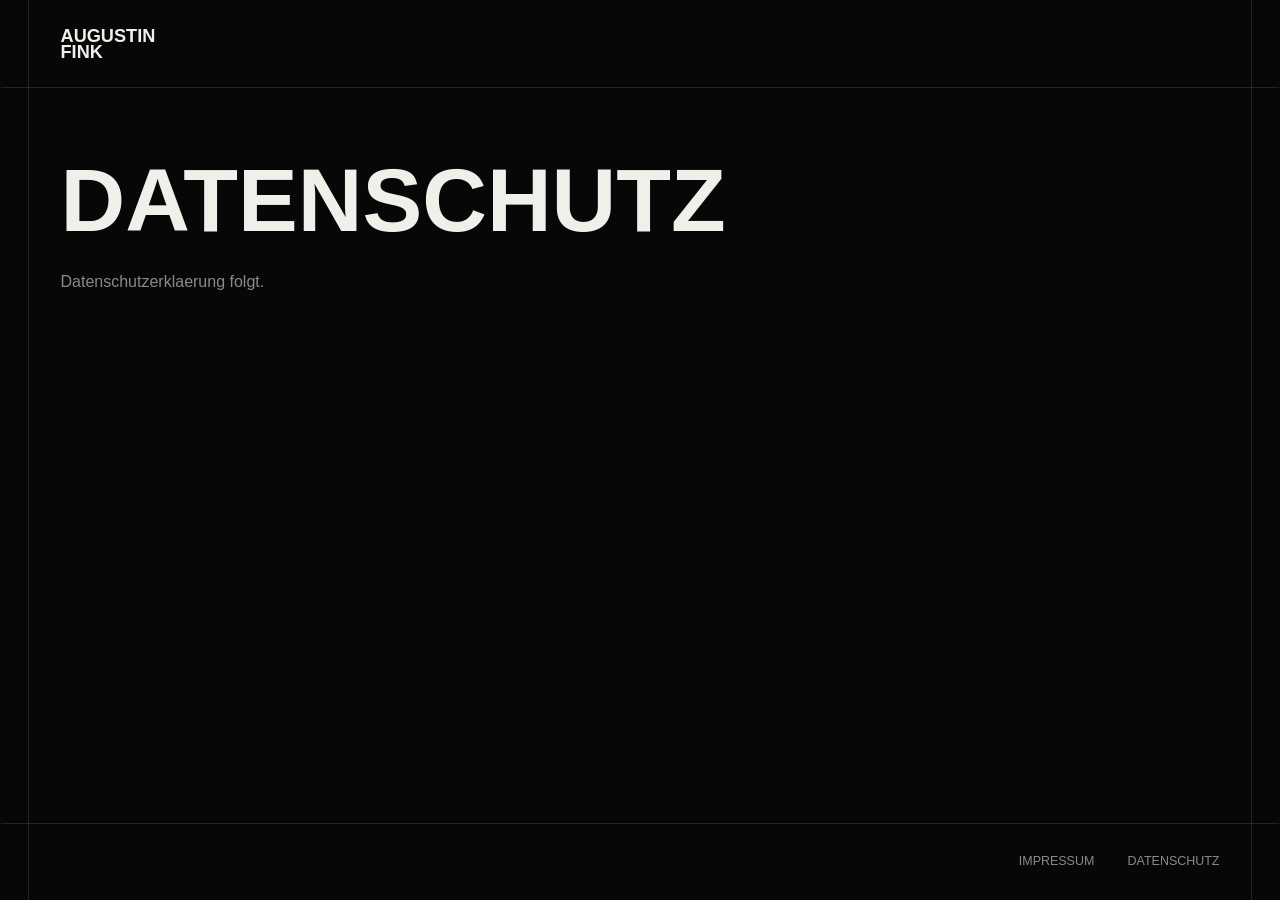
==== datenschutz.html @ 4c442d56 "Initial Augustin Fink landing page" ====
<!doctype html>
<html lang="de">
  <head>
    <meta charset="UTF-8" />
    <meta name="viewport" content="width=device-width, initial-scale=1.0" />
    <title>Datenschutz - Augustin Fink</title>
    <link rel="icon" href="./public/favicon.svg" type="image/svg+xml" />
    <link rel="stylesheet" href="./src/styles.css" />
  </head>
  <body>
    <main class="page-shell legal-shell" aria-label="Datenschutz">
      <header class="site-header">
        <a class="wordmark" href="./" aria-label="Augustin Fink Startseite">
          <span>Augustin</span>
          <span>Fink</span>
        </a>
      </header>

      <section class="legal-content">
        <h1>Datenschutz</h1>
        <p>Datenschutzerklaerung folgt.</p>
      </section>

      <footer class="site-footer">
        <nav class="legal-links" aria-label="Rechtliches">
          <a href="./impressum.html">Impressum</a>
          <a href="./datenschutz.html">Datenschutz</a>
        </nav>
      </footer>
    </main>
  </body>
</html>
---- src/styles.css ----
:root {
  --ink: #f0f0ea;
  --muted: #8a8a84;
  --paper: #070707;
  --line: rgba(240, 240, 234, 0.13);
  --line-strong: rgba(240, 240, 234, 0.28);
  --accent: #1f5eff;
  --frame-x: clamp(24px, 2.15vw, 44px);
  --frame-y: 0px;
  --inside-x: clamp(32px, 1.72vw, 36px);
  --top-row: clamp(88px, 9.65vh, 100px);
  --bottom-row: clamp(72px, 8.6vh, 88px);
}

* {
  box-sizing: border-box;
}

html {
  min-height: 100%;
  background: var(--paper);
}

body {
  min-height: 100vh;
  margin: 0;
  color: var(--ink);
  background: var(--paper);
  font-family:
    "Helvetica Neue",
    Helvetica,
    Arial,
    sans-serif;
}

a {
  color: inherit;
  text-decoration: none;
}

.page-shell {
  min-height: calc(100vh - (var(--frame-y) * 2));
  margin: var(--frame-y) var(--frame-x);
  display: grid;
  grid-template-rows: var(--top-row) 1fr var(--bottom-row);
  border-inline: 1px solid var(--line);
  animation: surface-rise 720ms cubic-bezier(0.2, 0.8, 0.2, 1) both;
}

.site-header {
  position: relative;
  display: flex;
  align-items: center;
}

.site-header::after,
.site-footer::before {
  content: "";
  position: absolute;
  left: calc(var(--frame-x) * -1);
  right: calc(var(--frame-x) * -1);
  height: 1px;
  background: var(--line);
  pointer-events: none;
}

.site-header::after {
  bottom: 0;
}

.wordmark {
  display: inline-grid;
  gap: 0;
  padding-left: var(--inside-x);
  text-transform: uppercase;
  font-size: clamp(1.12rem, 1.42vw, 1.82rem);
  font-weight: 700;
  line-height: 0.9;
  letter-spacing: 0;
}

.wordmark span {
  display: block;
}

.quiet-field {
  position: relative;
  overflow: hidden;
}

.roundabout-embed {
  position: absolute;
  top: 0;
  right: 0;
  bottom: 0;
  width: min(88vw, calc(100% - var(--inside-x)));
  height: 100%;
  border: 0;
  background: transparent;
  opacity: 0;
  animation: graphic-in 760ms 180ms cubic-bezier(0.2, 0.8, 0.2, 1) both;
}

.site-footer {
  position: relative;
  display: flex;
  align-items: center;
  justify-content: flex-end;
}

.site-footer::before {
  top: 0;
}

.legal-links {
  display: flex;
  gap: clamp(18px, 2.6vw, 34px);
  padding-right: var(--inside-x);
  font-size: 0.78rem;
  line-height: 1;
  color: var(--muted);
  text-transform: uppercase;
}

.legal-links a {
  transition:
    color 180ms ease,
    transform 180ms ease;
}

.legal-links a:hover {
  color: var(--ink);
  transform: translateY(-1px);
}

.legal-content {
  max-width: 680px;
  padding: clamp(44px, 8vh, 88px) var(--inside-x);
}

.legal-content h1 {
  margin: 0 0 28px;
  font-size: clamp(2.6rem, 7vw, 6rem);
  line-height: 0.9;
  letter-spacing: 0;
  text-transform: uppercase;
}

.legal-content p {
  margin: 0;
  color: var(--muted);
  font-size: 1rem;
  line-height: 1.6;
}

@keyframes surface-rise {
  from {
    opacity: 0;
    transform: translateY(10px);
  }

  to {
    opacity: 1;
    transform: translateY(0);
  }
}

@keyframes graphic-in {
  from {
    opacity: 0;
    transform: scale(0.985);
  }

  to {
    opacity: 1;
    transform: scale(1);
  }
}

@media (max-width: 720px) {
  :root {
    --frame-x: 16px;
    --inside-x: 22px;
    --top-row: 92px;
    --bottom-row: 84px;
  }

  body {
    background: var(--paper);
  }

  .roundabout-embed {
    width: 100%;
  }

  .site-footer {
    justify-content: flex-start;
  }

  .legal-links {
    padding-left: var(--inside-x);
    padding-right: 0;
  }
}
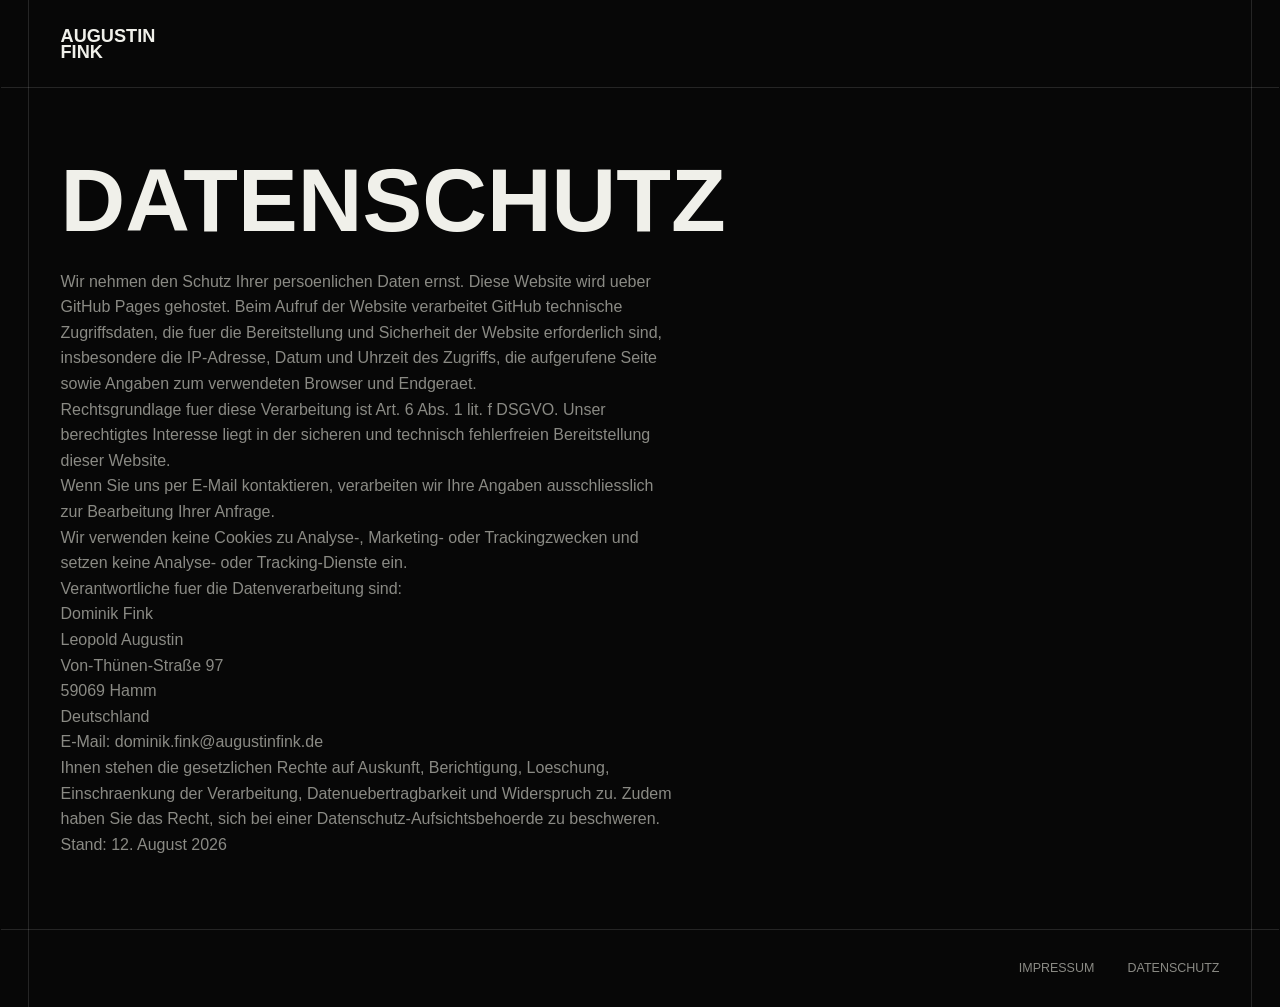
==== commit c75ab37f: "Add legal pages" ====
--- a/datenschutz.html
+++ b/datenschutz.html
@@ -18,7 +18,45 @@
 
       <section class="legal-content">
         <h1>Datenschutz</h1>
-        <p>Datenschutzerklaerung folgt.</p>
+        <p>
+          Wir nehmen den Schutz Ihrer persoenlichen Daten ernst. Diese Website
+          wird ueber GitHub Pages gehostet. Beim Aufruf der Website verarbeitet
+          GitHub technische Zugriffsdaten, die fuer die Bereitstellung und
+          Sicherheit der Website erforderlich sind, insbesondere die IP-Adresse,
+          Datum und Uhrzeit des Zugriffs, die aufgerufene Seite sowie Angaben
+          zum verwendeten Browser und Endgeraet.
+        </p>
+        <p>
+          Rechtsgrundlage fuer diese Verarbeitung ist Art. 6 Abs. 1 lit. f DSGVO.
+          Unser berechtigtes Interesse liegt in der sicheren und technisch
+          fehlerfreien Bereitstellung dieser Website.
+        </p>
+        <p>
+          Wenn Sie uns per E-Mail kontaktieren, verarbeiten wir Ihre Angaben
+          ausschliesslich zur Bearbeitung Ihrer Anfrage.
+        </p>
+        <p>
+          Wir verwenden keine Cookies zu Analyse-, Marketing- oder
+          Trackingzwecken und setzen keine Analyse- oder Tracking-Dienste ein.
+        </p>
+        <p>
+          Verantwortliche fuer die Datenverarbeitung sind:
+        </p>
+        <p>
+          Dominik Fink<br />
+          Leopold Augustin<br />
+          Von-Thünen-Straße 97<br />
+          59069 Hamm<br />
+          Deutschland<br />
+          E-Mail: dominik.fink@augustinfink.de
+        </p>
+        <p>
+          Ihnen stehen die gesetzlichen Rechte auf Auskunft, Berichtigung,
+          Loeschung, Einschraenkung der Verarbeitung, Datenuebertragbarkeit und
+          Widerspruch zu. Zudem haben Sie das Recht, sich bei einer
+          Datenschutz-Aufsichtsbehoerde zu beschweren.
+        </p>
+        <p>Stand: 12. August 2026</p>
       </section>
 
       <footer class="site-footer">
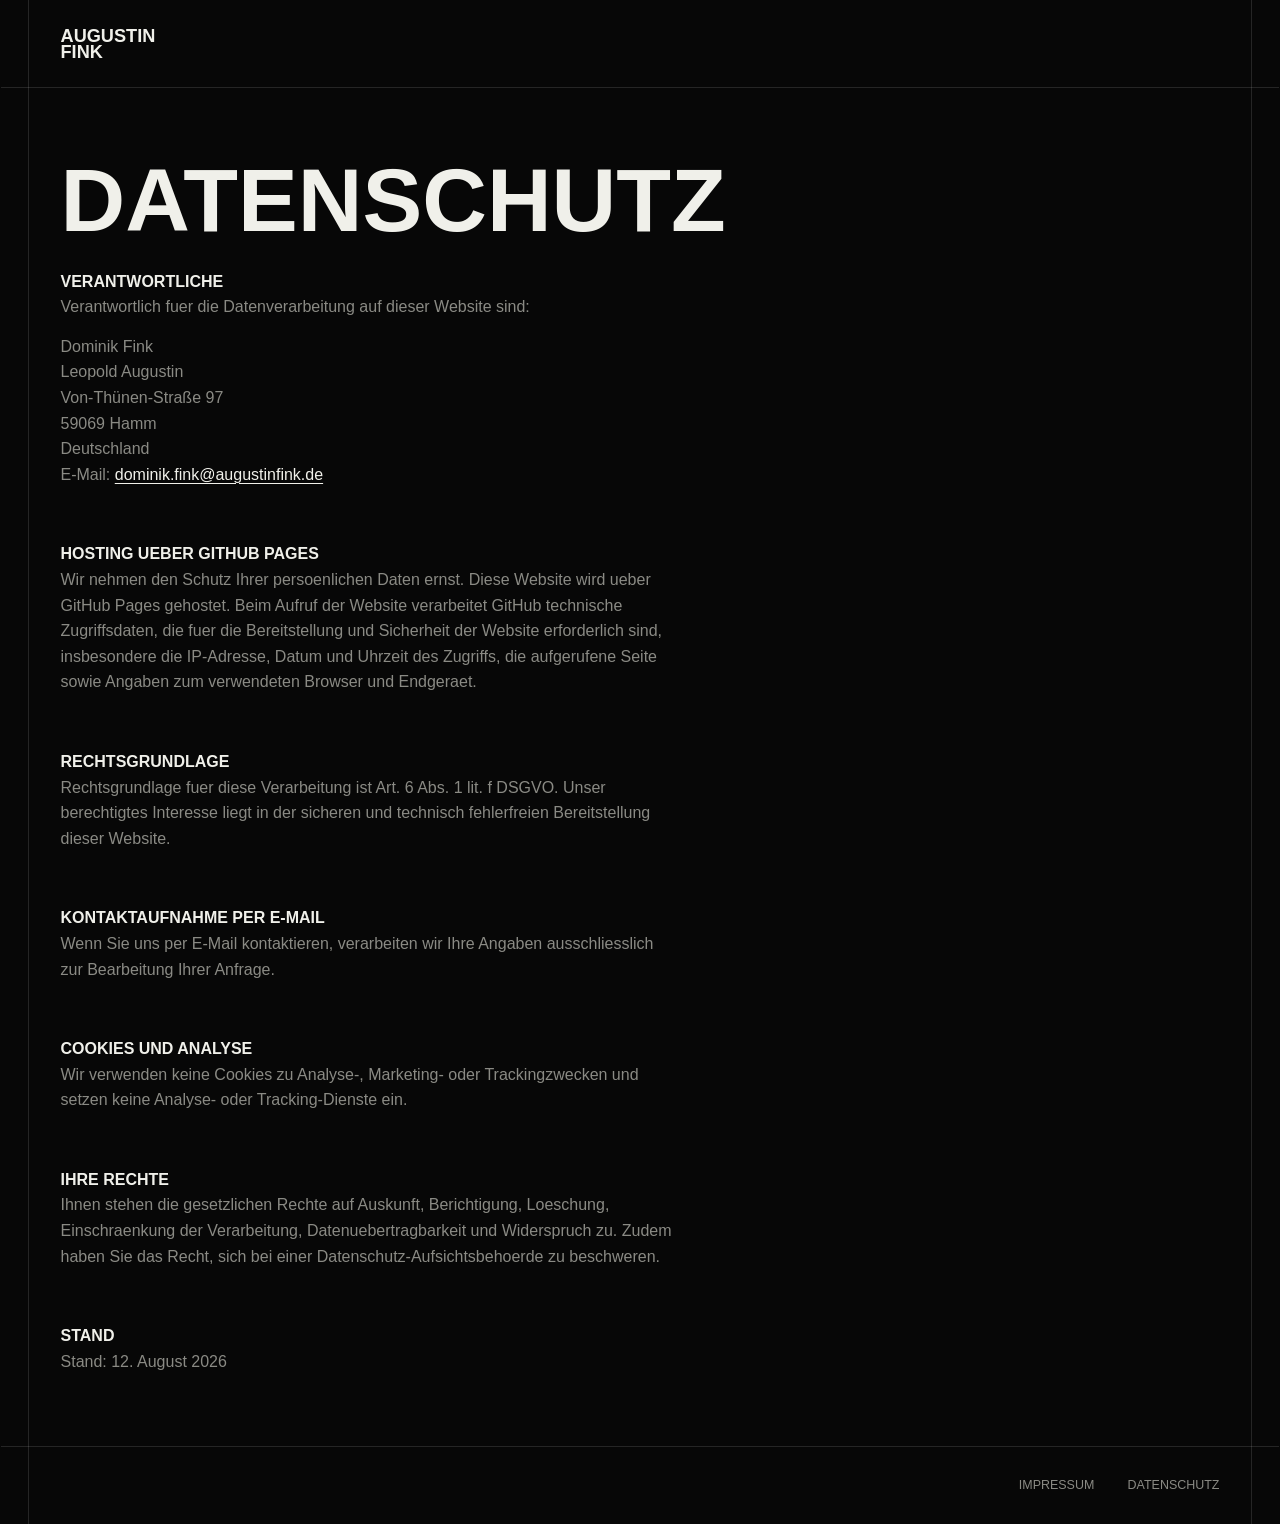
==== commit b4e5b8dc: "Update landing page and link preview" ====
--- a/datenschutz.html
+++ b/datenschutz.html
@@ -18,6 +18,19 @@
 
       <section class="legal-content">
         <h1>Datenschutz</h1>
+        <h2>Verantwortliche</h2>
+        <p>
+          Verantwortlich fuer die Datenverarbeitung auf dieser Website sind:
+        </p>
+        <p>
+          Dominik Fink<br />
+          Leopold Augustin<br />
+          Von-Thünen-Straße 97<br />
+          59069 Hamm<br />
+          Deutschland<br />
+          E-Mail: <a href="mailto:dominik.fink@augustinfink.de">dominik.fink@augustinfink.de</a>
+        </p>
+        <h2>Hosting ueber GitHub Pages</h2>
         <p>
           Wir nehmen den Schutz Ihrer persoenlichen Daten ernst. Diese Website
           wird ueber GitHub Pages gehostet. Beim Aufruf der Website verarbeitet
@@ -26,36 +39,30 @@
           Datum und Uhrzeit des Zugriffs, die aufgerufene Seite sowie Angaben
           zum verwendeten Browser und Endgeraet.
         </p>
+        <h2>Rechtsgrundlage</h2>
         <p>
           Rechtsgrundlage fuer diese Verarbeitung ist Art. 6 Abs. 1 lit. f DSGVO.
           Unser berechtigtes Interesse liegt in der sicheren und technisch
           fehlerfreien Bereitstellung dieser Website.
         </p>
+        <h2>Kontaktaufnahme per E-Mail</h2>
         <p>
           Wenn Sie uns per E-Mail kontaktieren, verarbeiten wir Ihre Angaben
           ausschliesslich zur Bearbeitung Ihrer Anfrage.
         </p>
+        <h2>Cookies und Analyse</h2>
         <p>
           Wir verwenden keine Cookies zu Analyse-, Marketing- oder
           Trackingzwecken und setzen keine Analyse- oder Tracking-Dienste ein.
         </p>
-        <p>
-          Verantwortliche fuer die Datenverarbeitung sind:
-        </p>
-        <p>
-          Dominik Fink<br />
-          Leopold Augustin<br />
-          Von-Thünen-Straße 97<br />
-          59069 Hamm<br />
-          Deutschland<br />
-          E-Mail: dominik.fink@augustinfink.de
-        </p>
+        <h2>Ihre Rechte</h2>
         <p>
           Ihnen stehen die gesetzlichen Rechte auf Auskunft, Berichtigung,
           Loeschung, Einschraenkung der Verarbeitung, Datenuebertragbarkeit und
           Widerspruch zu. Zudem haben Sie das Recht, sich bei einer
           Datenschutz-Aufsichtsbehoerde zu beschweren.
         </p>
+        <h2>Stand</h2>
         <p>Stand: 12. August 2026</p>
       </section>
 
--- a/src/styles.css
+++ b/src/styles.css
@@ -51,6 +51,7 @@
   position: relative;
   display: flex;
   align-items: center;
+  min-height: var(--top-row);
 }
 
 .site-header::after,
@@ -86,6 +87,22 @@
 .quiet-field {
   position: relative;
   overflow: hidden;
+}
+
+.quiet-field h1 {
+  position: absolute;
+  top: 50%;
+  z-index: 1;
+  max-width: 7.1ch;
+  margin: 0 0 0 var(--inside-x);
+  font-size: clamp(3.99rem, 9.215vw, 10.26rem);
+  line-height: 0.86;
+  font-weight: 800;
+  color: var(--ink);
+  text-transform: uppercase;
+  letter-spacing: 0;
+  transform: translateY(-50%);
+  pointer-events: none;
 }
 
 .roundabout-embed {
@@ -146,11 +163,36 @@
   text-transform: uppercase;
 }
 
+.legal-content h2 {
+  margin: 0;
+  color: var(--ink);
+  font-size: 1rem;
+  font-weight: 800;
+  line-height: 1.6;
+  text-transform: uppercase;
+}
+
 .legal-content p {
   margin: 0;
   color: var(--muted);
   font-size: 1rem;
   line-height: 1.6;
+}
+
+.legal-content p + p,
+.legal-content p + h2 {
+  margin-top: 14px;
+}
+
+.legal-content h2:not(:first-of-type) {
+  margin-top: clamp(42px, 6vh, 72px);
+}
+
+.legal-content a {
+  color: var(--ink);
+  text-decoration: underline;
+  text-decoration-thickness: 1px;
+  text-underline-offset: 0.16em;
 }
 
 @keyframes surface-rise {
@@ -201,4 +243,9 @@
     padding-left: var(--inside-x);
     padding-right: 0;
   }
-}
+
+  .quiet-field h1,
+  .legal-content h1 {
+    max-width: none;
+  }
+}
